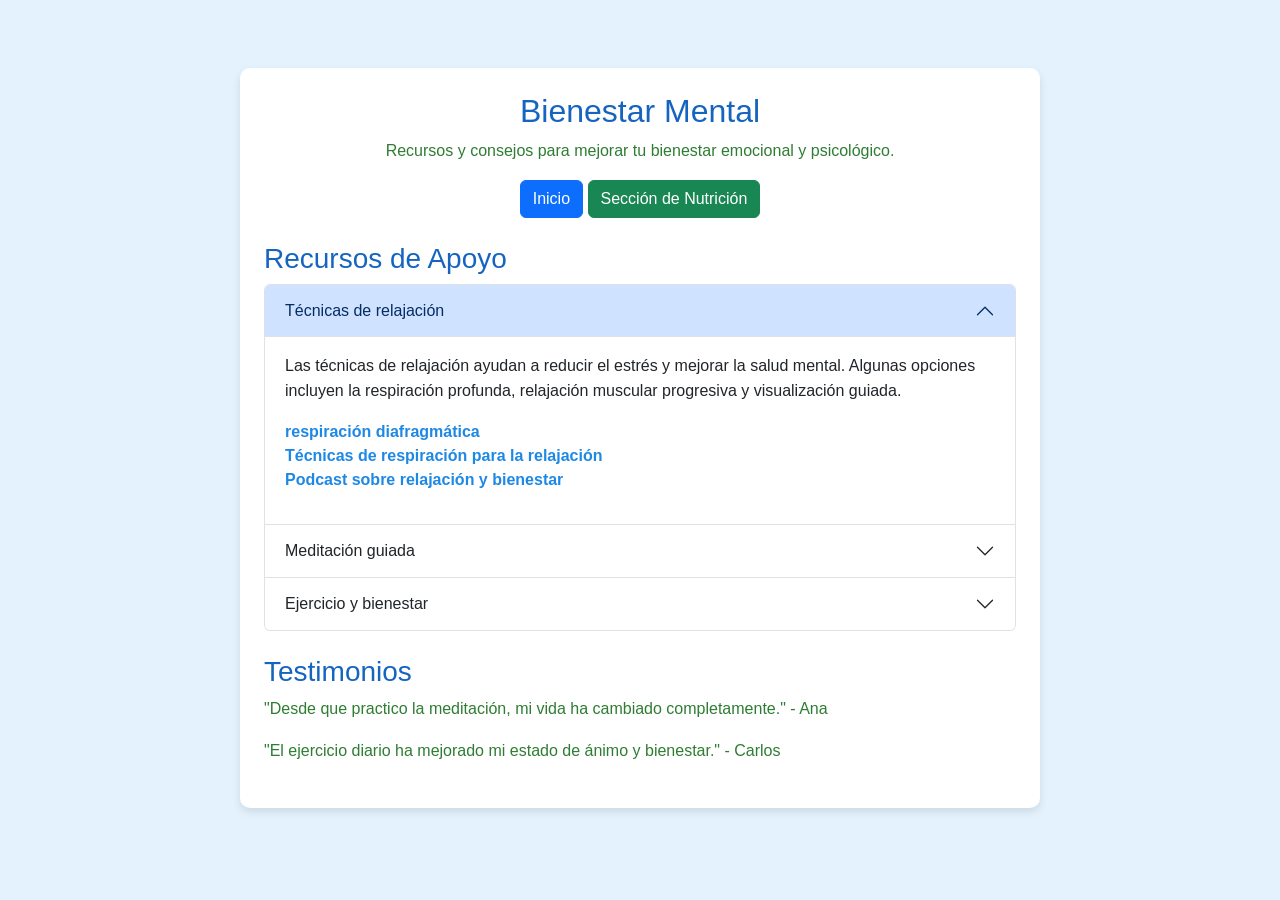
==== bienestar mental/bienestar_mental.html @ d9b47955 "agregar seccion bienestar mental" ====
<!DOCTYPE html>
<html lang="es">
<head>
    <meta charset="UTF-8">
    <meta name="viewport" content="width=device-width, initial-scale=1.0">
    <title>Bienestar Mental</title>
    <link href="https://cdn.jsdelivr.net/npm/bootstrap@5.3.0/dist/css/bootstrap.min.css" rel="stylesheet">
    <link rel="stylesheet" href="styles.css">
</head>
<body>
    <div class="container mt-5">
        <div id="bienestar-mental" class="p-4">
            <h2 class="text-center">Bienestar Mental</h2>
            <p class="text-center">Recursos y consejos para mejorar tu bienestar emocional y psicológico.</p>
            
            <nav class="text-center mb-4">
                <a href="../index.html" class="btn btn-primary">Inicio</a>
                <a href="../nutricion/nutricion.html" class="btn btn-success">Sección de Nutrición</a>
            </nav>
            
            <div class="recursos mt-4">
                <h3>Recursos de Apoyo</h3>
                <div class="accordion" id="recursosAccordion">
                    <div class="accordion-item">
                        <h2 class="accordion-header" id="headingRelaxation">
                            <button class="accordion-button" type="button" data-bs-toggle="collapse" data-bs-target="#collapseRelaxation" aria-expanded="true" aria-controls="collapseRelaxation">
                                Técnicas de relajación
                            </button>
                        </h2>
                        <div id="collapseRelaxation" class="accordion-collapse collapse show" aria-labelledby="headingRelaxation" data-bs-parent="#recursosAccordion">
                            <div class="accordion-body">
                                <p>Las técnicas de relajación ayudan a reducir el estrés y mejorar la salud mental. Algunas opciones incluyen la respiración profunda, relajación muscular progresiva y visualización guiada.</p>
                                <ul>
                                    <li><a href="https://psicologiaymente.com/clinica/respiracion-diafragmatica" target="_blank">respiración diafragmática</a></li>
                                    <li><a href="https://www.youtube.com/watch?v=I5tip6L5fOQ" target="_blank">Técnicas de respiración para la relajación</a></li>
                                    <li><a href="https://www.youtube.com/watch?v=C9heOYFxjAI" target="_blank">Podcast sobre relajación y bienestar</a></li>
                                </ul>
                            </div>
                        </div>
                    </div>
                    
                    <div class="accordion-item">
                        <h2 class="accordion-header" id="headingMeditation">
                            <button class="accordion-button collapsed" type="button" data-bs-toggle="collapse" data-bs-target="#collapseMeditation" aria-expanded="false" aria-controls="collapseMeditation">
                                Meditación guiada
                            </button>
                        </h2>
                        <div id="collapseMeditation" class="accordion-collapse collapse" aria-labelledby="headingMeditation" data-bs-parent="#recursosAccordion">
                            <div class="accordion-body">
                                <p>La meditación ayuda a mejorar el enfoque y reducir la ansiedad. Existen diversas formas como mindfulness, meditación trascendental y guiada para dormir.</p>
                                <ul>
                                    <li><a href="https://psicologiaymente.com/meditacion/meditacion-beneficios-neurociencia" target="_blank">Beneficios de la meditación</a></li>
                                    <li><a href="https://www.youtube.com/watch?v=3oCC4NDgYrY&t=4s" target="_blank">Meditación guiada para principiantes</a></li>
                                    <li><a href="https://www.youtube.com/watch?v=6dkngmrYNto&t=44s" target="_blank">Podcast sobre la meditación</a></li>
                                </ul>
                            </div>
                        </div>
                    </div>
                    
                    <div class="accordion-item">
                        <h2 class="accordion-header" id="headingExercise">
                            <button class="accordion-button collapsed" type="button" data-bs-toggle="collapse" data-bs-target="#collapseExercise" aria-expanded="false" aria-controls="collapseExercise">
                                Ejercicio y bienestar
                            </button>
                        </h2>
                        <div id="collapseExercise" class="accordion-collapse collapse" aria-labelledby="headingExercise" data-bs-parent="#recursosAccordion">
                            <div class="accordion-body">
                                <p>El ejercicio físico mejora la salud mental y el bienestar general. Actividades como yoga, caminatas y estiramientos pueden ayudar.</p>
                                <ul>
                                    <li><a href="https://tucoachdeexito.com/ejercicio-mejora-estado-animo/" target="_blank">Cómo el ejercicio mejora tu estado de ánimo</a></li>
                                    <li><a href="https://www.youtube.com/watch?v=v7AYKMP6rOE" target="_blank">Rutina de yoga para la relajación</a></li>
                                    <li><a href="https://www.youtube.com/watch?v=pBLcLSsIYGs" target="_blank">Podcast sobre ejercicio y bienestar</a></li>
                                </ul>
                            </div>
                        </div>
                    </div>
                </div>
            </div>
            
            <div class="testimonios mt-4">
                <h3>Testimonios</h3>
                <p>"Desde que practico la meditación, mi vida ha cambiado completamente." - Ana</p>
                <p>"El ejercicio diario ha mejorado mi estado de ánimo y bienestar." - Carlos</p>
            </div>
        </div>
    </div>
    <script src="https://cdn.jsdelivr.net/npm/bootstrap@5.3.0/dist/js/bootstrap.bundle.min.js"></script>
</body>
</html>
---- bienestar mental/styles.css ----
body {
    font-family: Arial, sans-serif;
    background-color: #E3F2FD;
    color: #2E7D32;
    margin: 0;
    padding: 20px;
}

#bienestar-mental {
    max-width: 800px;
    margin: auto;
    background-color: #FFFFFF;
    padding: 20px;
    border-radius: 10px;
    box-shadow: 0px 4px 8px rgba(0, 0, 0, 0.1);
}

h2, h3 {
    color: #1565C0;
}

.recursos, .testimonios {
    margin-bottom: 20px;
}

ul {
    list-style-type: none;
    padding: 0;
}

ul li a {
    text-decoration: none;
    color: #1E88E5;
    font-weight: bold;
}

ul li a:hover {
    text-decoration: underline;
}

p {
    line-height: 1.6;
    font-size: 16px;
}
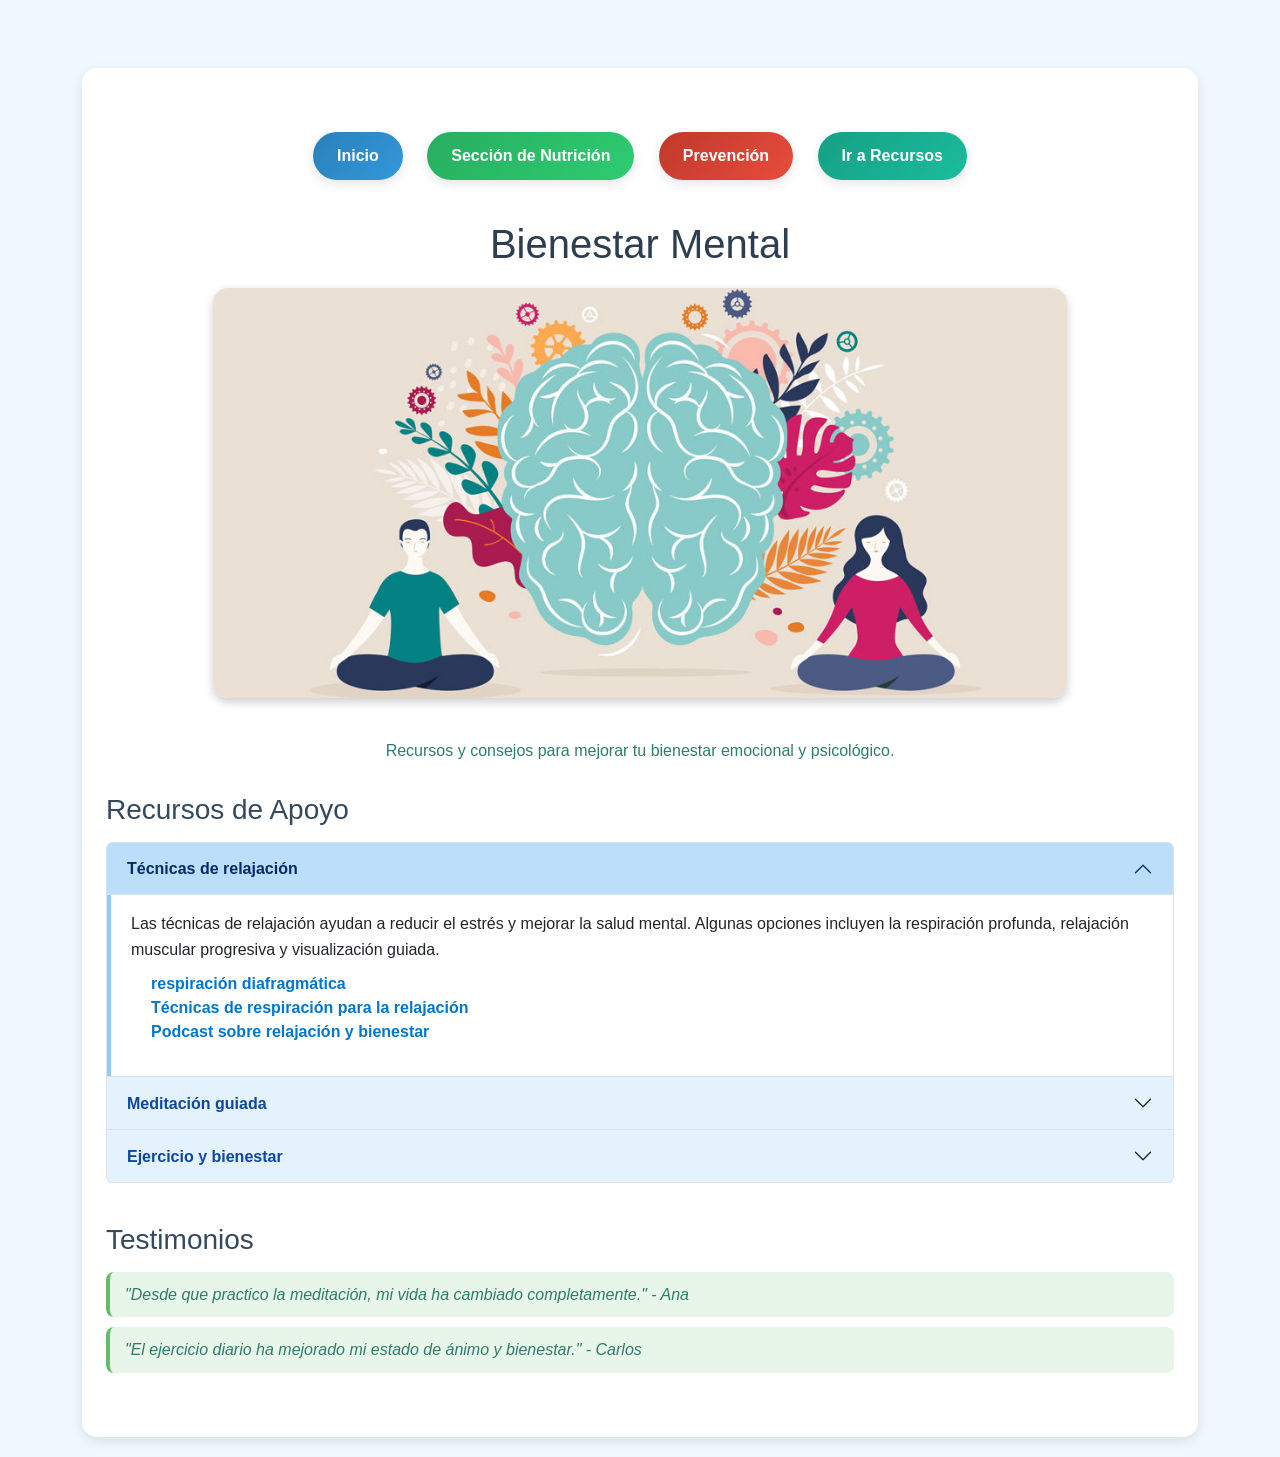
==== commit 3e12f6c0: "Apartados agregados sobre Prevención, Recursos, y un Carrusel de imagenes en la pagina de inicio con" ====
--- a/bienestar mental/bienestar_mental.html
+++ b/bienestar mental/bienestar_mental.html
@@ -10,13 +10,135 @@
 <body>
     <div class="container mt-5">
         <div id="bienestar-mental" class="p-4">
+            
+            <style>
+                body {
+                    background: #f0f8ff;
+                    font-family: 'Segoe UI', Tahoma, Geneva, Verdana, sans-serif;
+                }
+            
+                #bienestar-mental {
+                    background-color: #ffffff;
+                    border-radius: 15px;
+                    box-shadow: 0 4px 12px rgba(0, 0, 0, 0.1);
+                }
+            
+                nav.center-buttons {
+                    text-align: center;
+                    margin: 30px 0;
+                }
+            
+                nav.center-buttons a {
+                    margin: 10px;
+                    display: inline-block;
+                    padding: 12px 24px;
+                    font-weight: 600;
+                    border-radius: 30px;
+                    color: #fff;
+                    text-decoration: none;
+                    transition: all 0.3s ease;
+                    box-shadow: 0 4px 12px rgba(0, 0, 0, 0.1);
+                    border: none;
+                }
+            
+                nav.center-buttons a.btn-primary {
+                    background: linear-gradient(135deg, #2980b9, #3498db);
+                }
+            
+                nav.center-buttons a.btn-success {
+                    background: linear-gradient(135deg, #27ae60, #2ecc71);
+                }
+            
+                nav.center-buttons a.btn-danger {
+                    background: linear-gradient(135deg, #c0392b, #e74c3c);
+                }
+            
+                nav.center-buttons a.btn-info {
+                    background: linear-gradient(135deg, #16a085, #1abc9c);
+                }
+            
+                nav.center-buttons a:hover {
+                    transform: translateY(-3px);
+                    box-shadow: 0 8px 20px rgba(0, 0, 0, 0.15);
+                    opacity: 0.9;
+                }
+            
+                .banner-bienestar img {
+                    width: 100%;
+                    height: auto;
+                    border-radius: 15px;
+                    margin-bottom: 20px;
+                }
+            
+                h2.text-center {
+                    font-size: 2.5rem;
+                    color: #2c3e50;
+                    margin-bottom: 20px;
+                }
+            
+                .recursos h3,
+                .testimonios h3 {
+                    color: #34495e;
+                    margin-top: 30px;
+                    margin-bottom: 15px;
+                }
+            
+                .accordion-button {
+                    background-color: #e3f2fd;
+                    color: #0d47a1;
+                    font-weight: bold;
+                }
+            
+                .accordion-button:not(.collapsed) {
+                    background-color: #bbdefb;
+                }
+            
+                .accordion-body {
+                    background-color: #fefefe;
+                    border-left: 4px solid #90caf9;
+                }
+            
+                .accordion-body p {
+                    margin-bottom: 10px;
+                }
+            
+                .accordion-body ul {
+                    padding-left: 20px;
+                }
+            
+                .accordion-body a {
+                    color: #0077cc;
+                    text-decoration: none;
+                }
+            
+                .accordion-body a:hover {
+                    text-decoration: underline;
+                }
+            
+                .testimonios p {
+                    font-style: italic;
+                    background-color: #e8f5e9;
+                    padding: 10px 15px;
+                    border-radius: 8px;
+                    border-left: 4px solid #66bb6a;
+                    margin-bottom: 10px;
+                }
+            </style>
+            
+            <nav class="center-buttons">
+                <a href="../inicio.html" class="btn btn-primary">Inicio</a>
+                <a href="../nutricion/nutricion.html" class="btn btn-success">Sección de Nutrición</a>
+                <a href="/Prevención de Enfermedades/prevención.html" class="btn btn-danger">Prevención</a>
+                <a href="/Recursos/recursos.html" class="btn btn-info">Ir a Recursos</a>
+            </nav>
+            
             <h2 class="text-center">Bienestar Mental</h2>
+            <div class="banner-bienestar mental">
+                <img src="salud-mental.jpg" alt="Banner de Recursos Adicionales">
+            </div>
             <p class="text-center">Recursos y consejos para mejorar tu bienestar emocional y psicológico.</p>
             
-            <nav class="text-center mb-4">
-                <a href="../index.html" class="btn btn-primary">Inicio</a>
-                <a href="../nutricion/nutricion.html" class="btn btn-success">Sección de Nutrición</a>
-            </nav>
+            
             
             <div class="recursos mt-4">
                 <h3>Recursos de Apoyo</h3>
--- a/bienestar mental/styles.css
+++ b/bienestar mental/styles.css
@@ -1,26 +1,33 @@
 body {
     font-family: Arial, sans-serif;
-    background-color: #E3F2FD;
-    color: #2E7D32;
+    background-color: #e0f7fa; /* azul muy suave */
+    color: #2e7d6b; /* verde azulado calmante */
     margin: 0;
     padding: 20px;
 }
 
-#bienestar-mental {
-    max-width: 800px;
-    margin: auto;
-    background-color: #FFFFFF;
-    padding: 20px;
-    border-radius: 10px;
-    box-shadow: 0px 4px 8px rgba(0, 0, 0, 0.1);
+/* Banner en sección de recursos */
+.banner-bienestar {
+    margin: 20px 0;
+    text-align: center;
 }
 
-h2, h3 {
-    color: #1565C0;
+.banner-bienestar img {
+    max-width: 80%;
+    height: auto;
+    border-radius: 12px;
+    box-shadow: 0 4px 10px rgba(0, 0, 0, 0.2);
+}
+
+
+
+
+h2:hover, h3:hover {
+    color: #00ff55; /* Color al pasar el cursor */
 }
 
 .recursos, .testimonios {
-    margin-bottom: 20px;
+    margin-bottom: 40px;
 }
 
 ul {
@@ -30,7 +37,7 @@
 
 ul li a {
     text-decoration: none;
-    color: #1E88E5;
+    color: #1d05f7;
     font-weight: bold;
 }
 
@@ -42,3 +49,40 @@
     line-height: 1.6;
     font-size: 16px;
 }
+
+/* Botón estilo btn-info */
+.btn-info {
+    background-color: #17a2b8; /* azul claro tipo Bootstrap */
+    color: white;
+    padding: 10px 20px;
+    border: none;
+    border-radius: 8px;
+    text-decoration: none;
+    font-weight: bold;
+    cursor: pointer;
+    transition: background-color 0.3s ease;
+    display: inline-block;
+    margin-top: 10px;
+}
+
+.btn-info:hover {
+    background-color: #138496;
+}
+.btn-danger {
+    background-color: #e53935; /* rojo suave */
+    color: white;
+    padding: 10px 20px;
+    border: none;
+    border-radius: 8px;
+    text-decoration: none;
+    font-weight: bold;
+    cursor: pointer;
+    transition: background-color 0.3s ease;
+    display: inline-block;
+    margin-top: 10px;
+}
+
+.btn-danger:hover {
+    background-color: #c62828;
+}
+
